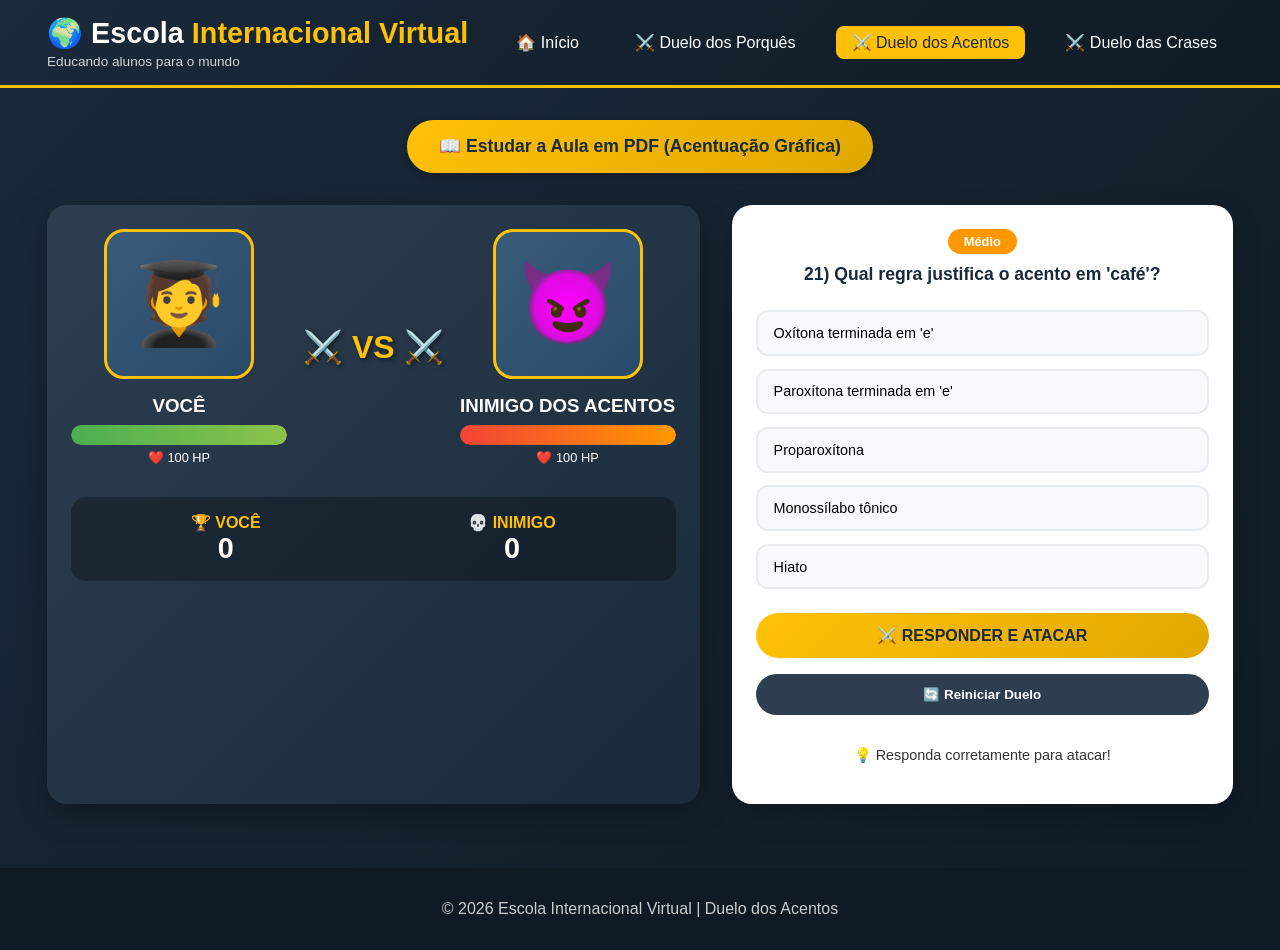
==== duelo-acentos.html @ 79bd4540 "Primeiro commit - Escola Internacional Virtual" ====
<!DOCTYPE html>
<html lang="pt-br">
<head>
    <meta charset="UTF-8">
    <meta name="viewport" content="width=device-width, initial-scale=1.0">
    <title>Duelo dos Acentos | Escola Internacional Virtual</title>
    <link rel="stylesheet" href="css/style.css">
    <link rel="stylesheet" href="css/jogo.css">
</head>
<body>

<header>
    <div class="container header-container">
        <div class="logo">
            <h1>🌍 Escola <span>Internacional Virtual</span></h1>
            <p>Educando alunos para o mundo</p>
        </div>
        <nav>
            <ul>
                <li><a href="index.html">🏠 Início</a></li>
                <li><a href="duelo-porques.html">⚔️ Duelo dos Porquês</a></li>
                <li><a href="duelo-acentos.html" class="active">⚔️ Duelo dos Acentos</a></li>
                <li><a href="duelo-crases.html">⚔️ Duelo das Crases</a></li>
            </ul>
        </nav>
    </div>
</header>

<div class="main-content">
    <div class="container">

        <!-- BOTÃO PARA A AULA EM PDF -->
        <div class="aula-pdf-btn">
            <a href="pdfs/aula-acentos.pdf" target="_blank" class="btn-pdf">
                📖 Estudar a Aula em PDF (Acentuação Gráfica)
            </a>
        </div>

        <div class="game-container">
            <!-- ARENA DO DUELO -->
            <div class="arena">
                <div class="fighters">
                    <div class="fighter">
                        <div class="fighter-avatar" id="player-avatar"><span>🧑‍🎓</span></div>
                        <h3>VOCÊ</h3>
                        <div class="hp-bar-container">
                            <div class="hp-bar player" id="player-hp" style="width: 100%"></div>
                        </div>
                        <div class="hp-text" id="player-hp-text">❤️ 100 HP</div>
                    </div>
                    <div class="vs">⚔️ VS ⚔️</div>
                    <div class="fighter">
                        <div class="fighter-avatar" id="enemy-avatar"><span>😈</span></div>
                        <h3>INIMIGO DOS ACENTOS</h3>
                        <div class="hp-bar-container">
                            <div class="hp-bar enemy" id="enemy-hp" style="width: 100%"></div>
                        </div>
                        <div class="hp-text" id="enemy-hp-text">❤️ 100 HP</div>
                    </div>
                </div>
                <div class="score-board">
                    <div class="score"><span>🏆 VOCÊ</span><span id="player-score">0</span></div>
                    <div class="score"><span>💀 INIMIGO</span><span id="enemy-score">0</span></div>
                </div>
            </div>

            <!-- ÁREA DO QUIZ -->
            <div class="quiz-area">
                <div class="quiz-header">
                    <span class="nivel-badge" id="nivel-badge">Fácil</span>
                    <div class="pergunta" id="pergunta">Carregando...</div>
                </div>
                <div class="opcoes" id="opcoes"></div>
                <button class="btn-responder" id="btn-responder">⚔️ RESPONDER E ATACAR</button>
                <button class="btn-reiniciar" id="btn-reiniciar">🔄 Reiniciar Duelo</button>
                <div class="feedback" id="feedback">💡 Responda corretamente para atacar!</div>
            </div>
        </div>
    </div>
</div>

<footer>
    <div class="container">
        <p>&copy; 2026 Escola Internacional Virtual | Duelo dos Acentos</p>
    </div>
</footer>

<script src="js/acentos.js"></script>
</body>
</html>
---- css/style.css ----
/* ==================== RESET ==================== */
* {
    margin: 0;
    padding: 0;
    box-sizing: border-box;
}

body {
    font-family: 'Segoe UI', Tahoma, Geneva, Verdana, sans-serif;
    background: linear-gradient(135deg, #1a2a3a 0%, #0f1a24 100%);
    min-height: 100vh;
    color: #333;
}

.container {
    width: 95%;
    max-width: 1400px;
    margin: 0 auto;
    padding: 0 15px;
}

/* ==================== CABEÇALHO ==================== */
header {
    background: linear-gradient(135deg, #1a2a3a 0%, #0f1a24 100%);
    color: white;
    padding: 1rem 0;
    border-bottom: 3px solid #ffc107;
}

.header-container {
    display: flex;
    justify-content: space-between;
    align-items: center;
    flex-wrap: wrap;
}

.logo h1 {
    font-size: 1.8rem;
    margin-bottom: 0.25rem;
}

.logo h1 span {
    color: #ffc107;
}

.logo p {
    font-size: 0.85rem;
    opacity: 0.8;
}

nav ul {
    display: flex;
    list-style: none;
    gap: 1.5rem;
}

nav a {
    color: white;
    text-decoration: none;
    font-weight: 500;
    padding: 0.5rem 1rem;
    border-radius: 8px;
    transition: all 0.3s;
}

nav a:hover, nav a.active {
    background: #ffc107;
    color: #1a2a3a;
}

/* ==================== LAYOUT LATERAL ==================== */
.main-content {
    padding: 2rem 0;
}

.content-wrapper {
    display: flex;
    gap: 2rem;
    flex-wrap: wrap;
}

/* Sidebar */
.sidebar {
    width: 300px;
    background: white;
    border-radius: 16px;
    padding: 1.5rem;
    box-shadow: 0 10px 30px rgba(0,0,0,0.2);
    align-self: flex-start;
    position: sticky;
    top: 20px;
}

.sidebar h3 {
    color: #1a2a3a;
    margin-bottom: 1rem;
    padding-bottom: 0.5rem;
    border-bottom: 2px solid #ffc107;
    display: inline-block;
}

.series-buttons {
    display: flex;
    flex-direction: column;
    gap: 0.8rem;
    margin-top: 1.5rem;
}

.serie-btn {
    background: linear-gradient(135deg, #2c3e50 0%, #1a2a3a 100%);
    color: white;
    border: none;
    padding: 12px 16px;
    border-radius: 12px;
    font-size: 0.95rem;
    font-weight: 600;
    cursor: pointer;
    transition: all 0.3s;
    text-align: left;
    display: flex;
    align-items: center;
    gap: 12px;
}

.serie-btn:hover {
    background: linear-gradient(135deg, #ffc107 0%, #e0a800 100%);
    color: #1a2a3a;
    transform: translateX(5px);
}

.serie-btn.active {
    background: linear-gradient(135deg, #ffc107 0%, #e0a800 100%);
    color: #1a2a3a;
    border-left: 4px solid #1a2a3a;
}

/* Área de Conteúdo */
.content-area {
    flex: 1;
    background: white;
    border-radius: 16px;
    padding: 2rem;
    box-shadow: 0 10px 30px rgba(0,0,0,0.2);
    min-height: 500px;
}

.serie-header {
    margin-bottom: 2rem;
    padding-bottom: 1rem;
    border-bottom: 2px solid #e9ecef;
}

.serie-header h2 {
    color: #1a2a3a;
    font-size: 1.8rem;
}

.serie-header p {
    color: #ffc107;
    font-weight: 600;
    margin-top: 0.5rem;
}

/* Vídeo */
.video-container {
    background: #000;
    border-radius: 12px;
    margin: 1.5rem 0;
    aspect-ratio: 16/9;
    display: flex;
    align-items: center;
    justify-content: center;
    color: white;
    font-size: 1.2rem;
    text-align: center;
    padding: 2rem;
}

/* Grid de matérias */
.materias-grid {
    display: grid;
    grid-template-columns: repeat(auto-fill, minmax(200px, 1fr));
    gap: 1rem;
    margin-bottom: 2rem;
}

.materia-card {
    background: #f8f9fa;
    border: 1px solid #e9ecef;
    border-radius: 12px;
    padding: 1rem;
    text-align: center;
    transition: all 0.3s;
    cursor: pointer;
}

.materia-card:hover {
    background: #ffc107;
    transform: translateY(-3px);
}

/* Jogos */
.jogos-section {
    margin-top: 2rem;
    padding: 1.5rem;
    background: linear-gradient(135deg, #1a2a3a 0%, #2c3e50 100%);
    border-radius: 12px;
    color: white;
}

.jogos-section h3 {
    color: #ffc107;
    margin-bottom: 1rem;
}

.jogos-grid {
    display: grid;
    grid-template-columns: repeat(auto-fit, minmax(200px, 1fr));
    gap: 1rem;
}

.jogo-card {
    background: rgba(255,255,255,0.1);
    padding: 1rem;
    border-radius: 8px;
    text-align: center;
    text-decoration: none;
    color: white;
    transition: all 0.3s;
}

.jogo-card:hover {
    background: #ffc107;
    color: #1a2a3a;
    transform: translateY(-3px);
}

/* Rodapé */
footer {
    background: #0f1a24;
    color: #ccc;
    padding: 2rem 0;
    margin-top: 2rem;
    text-align: center;
}

/* ==================== RESPONSIVO ==================== */
@media (max-width: 768px) {
    .content-wrapper {
        flex-direction: column;
    }
    
    .sidebar {
        width: 100%;
        position: static;
    }
    
    nav ul {
        flex-direction: column;
        gap: 0.5rem;
        text-align: center;
        margin-top: 1rem;
    }
    
    .materias-grid {
        grid-template-columns: repeat(auto-fill, minmax(150px, 1fr));
    }
}

/* ==================== VÍDEOS LOCAIS ==================== */
.video-item {
    background: #f8f9fa;
    padding: 1rem;
    border-radius: 12px;
    border: 1px solid #e9ecef;
    margin-bottom: 2rem;
}

.video-item h4 {
    color: #1a2a3a;
    margin-bottom: 0.8rem;
    font-size: 1.1rem;
}

.video-container {
    position: relative;
    width: 100%;
    border-radius: 8px;
    overflow: hidden;
    background: #000;
}

.video-container video {
    width: 100%;
    height: auto;
    display: block;
    border-radius: 8px;
}

/* Responsivo */
@media (max-width: 768px) {
    .video-container video {
        width: 100%;
    }
}
---- css/jogo.css ----
/* ==================== AULA PDF ==================== */
.aula-pdf-btn {
    text-align: center;
    margin-bottom: 2rem;
}

.btn-pdf {
    display: inline-block;
    background: linear-gradient(135deg, #ffc107 0%, #e0a800 100%);
    color: #1a2a3a;
    padding: 1rem 2rem;
    border-radius: 50px;
    text-decoration: none;
    font-weight: bold;
    font-size: 1.1rem;
    transition: all 0.3s;
    box-shadow: 0 4px 10px rgba(0,0,0,0.2);
}

.btn-pdf:hover {
    transform: translateY(-3px);
    box-shadow: 0 6px 15px rgba(0,0,0,0.3);
}

/* ==================== ARENA ==================== */
.game-container {
    display: flex;
    gap: 2rem;
    flex-wrap: wrap;
}

.arena {
    flex: 2;
    background: linear-gradient(135deg, #2c3e50 0%, #1a2a3a 100%);
    border-radius: 20px;
    padding: 1.5rem;
    box-shadow: 0 10px 30px rgba(0,0,0,0.3);
}

.fighters {
    display: flex;
    justify-content: space-between;
    align-items: center;
    margin-bottom: 2rem;
    flex-wrap: wrap;
    gap: 1rem;
}

.fighter {
    text-align: center;
    flex: 1;
}

.fighter-avatar {
    width: 150px;
    height: 150px;
    background: linear-gradient(135deg, #3a5a7a 0%, #2a4a6a 100%);
    border-radius: 20px;
    display: flex;
    align-items: center;
    justify-content: center;
    margin: 0 auto 1rem;
    border: 3px solid #ffc107;
    transition: all 0.1s ease;
}

.fighter-avatar.attacking {
    transform: scale(1.05);
    box-shadow: 0 0 20px #ffc107;
}

.fighter-avatar span {
    font-size: 5rem;
}

.fighter h3 {
    color: white;
    margin-bottom: 0.5rem;
}

.hp-bar-container {
    width: 100%;
    height: 20px;
    background-color: #444;
    border-radius: 10px;
    overflow: hidden;
    margin-top: 0.5rem;
}

.hp-bar {
    height: 100%;
    transition: width 0.3s ease;
    border-radius: 10px;
}

.hp-bar.player {
    background: linear-gradient(90deg, #4CAF50, #8BC34A);
}

.hp-bar.enemy {
    background: linear-gradient(90deg, #f44336, #ff9800);
}

.hp-text {
    color: white;
    font-size: 0.8rem;
    margin-top: 0.3rem;
}

.vs {
    font-size: 2rem;
    font-weight: bold;
    color: #ffc107;
    text-shadow: 2px 2px 4px rgba(0,0,0,0.5);
}

.score-board {
    display: flex;
    justify-content: space-around;
    background: rgba(0,0,0,0.3);
    border-radius: 15px;
    padding: 1rem;
}

.score {
    text-align: center;
}

.score span:first-child {
    color: #ffc107;
    font-weight: bold;
    display: block;
}

.score span:last-child {
    color: white;
    font-size: 1.8rem;
    font-weight: bold;
}

/* ==================== QUIZ ==================== */
.quiz-area {
    flex: 1.5;
    background: white;
    border-radius: 20px;
    padding: 1.5rem;
    box-shadow: 0 10px 30px rgba(0,0,0,0.2);
}

.quiz-header {
    text-align: center;
    margin-bottom: 1.5rem;
}

.nivel-badge {
    display: inline-block;
    padding: 0.3rem 1rem;
    border-radius: 50px;
    font-size: 0.8rem;
    font-weight: bold;
    margin-bottom: 0.5rem;
}

.nivel-badge.Fácil { background: #4CAF50; color: white; }
.nivel-badge.Médio { background: #ff9800; color: white; }
.nivel-badge.Difícil { background: #f44336; color: white; }

.pergunta {
    font-size: 1.1rem;
    font-weight: 600;
    color: #1a2a3a;
    line-height: 1.4;
}

.opcoes {
    display: flex;
    flex-direction: column;
    gap: 0.8rem;
    margin-bottom: 1.5rem;
}

.opcao-btn {
    background: #f8f9fa;
    border: 2px solid #e9ecef;
    border-radius: 12px;
    padding: 0.8rem 1rem;
    text-align: left;
    cursor: pointer;
    transition: all 0.3s;
    font-size: 0.9rem;
}

.opcao-btn:hover {
    background: #ffc107;
    border-color: #ffc107;
    transform: translateX(5px);
}

.opcao-btn.selected {
    background: #ffc107;
    border-color: #1a2a3a;
}

.btn-responder {
    width: 100%;
    background: linear-gradient(135deg, #ffc107 0%, #e0a800 100%);
    color: #1a2a3a;
    border: none;
    padding: 0.8rem;
    border-radius: 50px;
    font-weight: bold;
    font-size: 1rem;
    cursor: pointer;
    transition: all 0.3s;
    margin-bottom: 1rem;
}

.btn-responder:hover:not(:disabled) {
    transform: scale(1.02);
    box-shadow: 0 4px 10px rgba(0,0,0,0.2);
}

.btn-responder:disabled {
    opacity: 0.5;
    cursor: not-allowed;
}

.btn-reiniciar {
    width: 100%;
    background: #2c3e50;
    color: white;
    border: none;
    padding: 0.8rem;
    border-radius: 50px;
    font-weight: bold;
    cursor: pointer;
    transition: all 0.3s;
}

.btn-reiniciar:hover {
    background: #1a2a3a;
}

.feedback {
    margin-top: 1rem;
    padding: 1rem;
    border-radius: 12px;
    text-align: center;
    font-size: 0.9rem;
}

.feedback.correct {
    background: #d4edda;
    color: #155724;
    border-left: 4px solid #28a745;
}

.feedback.wrong {
    background: #f8d7da;
    color: #721c24;
    border-left: 4px solid #dc3545;
}

.feedback.info {
    background: #d1ecf1;
    color: #0c5460;
    border-left: 4px solid #17a2b8;
}

/* Game Over */
.game-over {
    position: fixed;
    top: 0; left: 0;
    width: 100%; height: 100%;
    background: rgba(0,0,0,0.9);
    display: flex;
    align-items: center;
    justify-content: center;
    z-index: 1000;
}

.game-over-content {
    background: white;
    border-radius: 20px;
    padding: 2rem;
    text-align: center;
    max-width: 400px;
}

.game-over-content button {
    background: #ffc107;
    border: none;
    padding: 0.8rem 1.5rem;
    border-radius: 50px;
    font-weight: bold;
    cursor: pointer;
    margin-top: 1rem;
}

@media (max-width: 768px) {
    .game-container { flex-direction: column; }
    .fighters { flex-direction: column; }
    .vs { transform: rotate(90deg); }
    .fighter-avatar { width: 100px; height: 100px; }
    .fighter-avatar span { font-size: 3rem; }
}
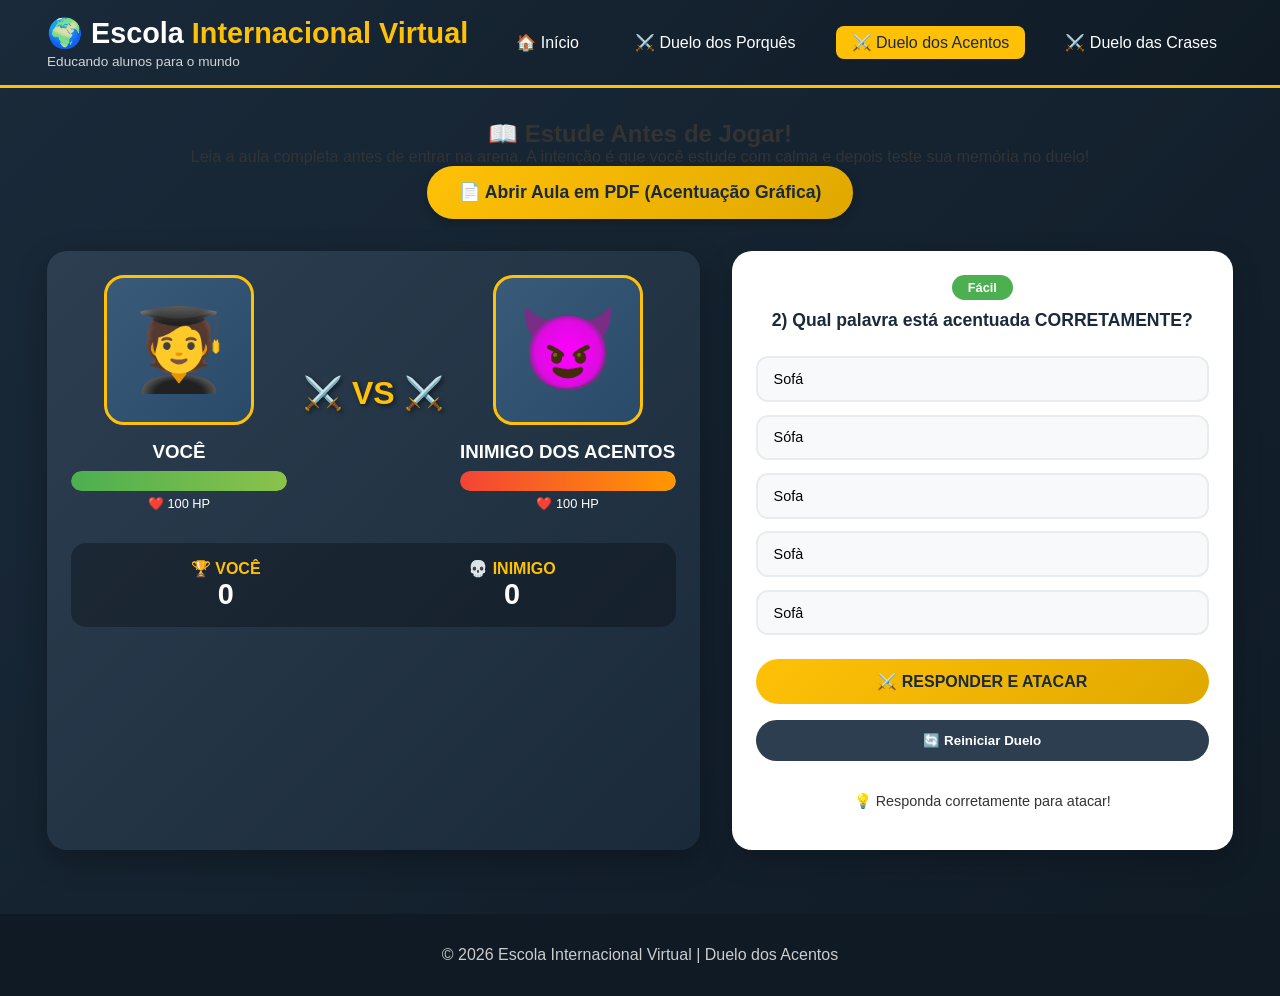
==== commit 4078e1f3: "alterado as descrições dos potões para leitura dos PDFs" ====
--- a/duelo-acentos.html
+++ b/duelo-acentos.html
@@ -31,8 +31,11 @@
 
         <!-- BOTÃO PARA A AULA EM PDF -->
         <div class="aula-pdf-btn">
+            <h2>📖 Estude Antes de Jogar!</h2>
+            <p>Leia a aula completa antes de entrar na arena. 
+                A intenção é que você estude com calma e depois teste sua memória no duelo!</p>
             <a href="pdfs/aula-acentos.pdf" target="_blank" class="btn-pdf">
-                📖 Estudar a Aula em PDF (Acentuação Gráfica)
+                📄 Abrir Aula em PDF (Acentuação Gráfica)
             </a>
         </div>
 
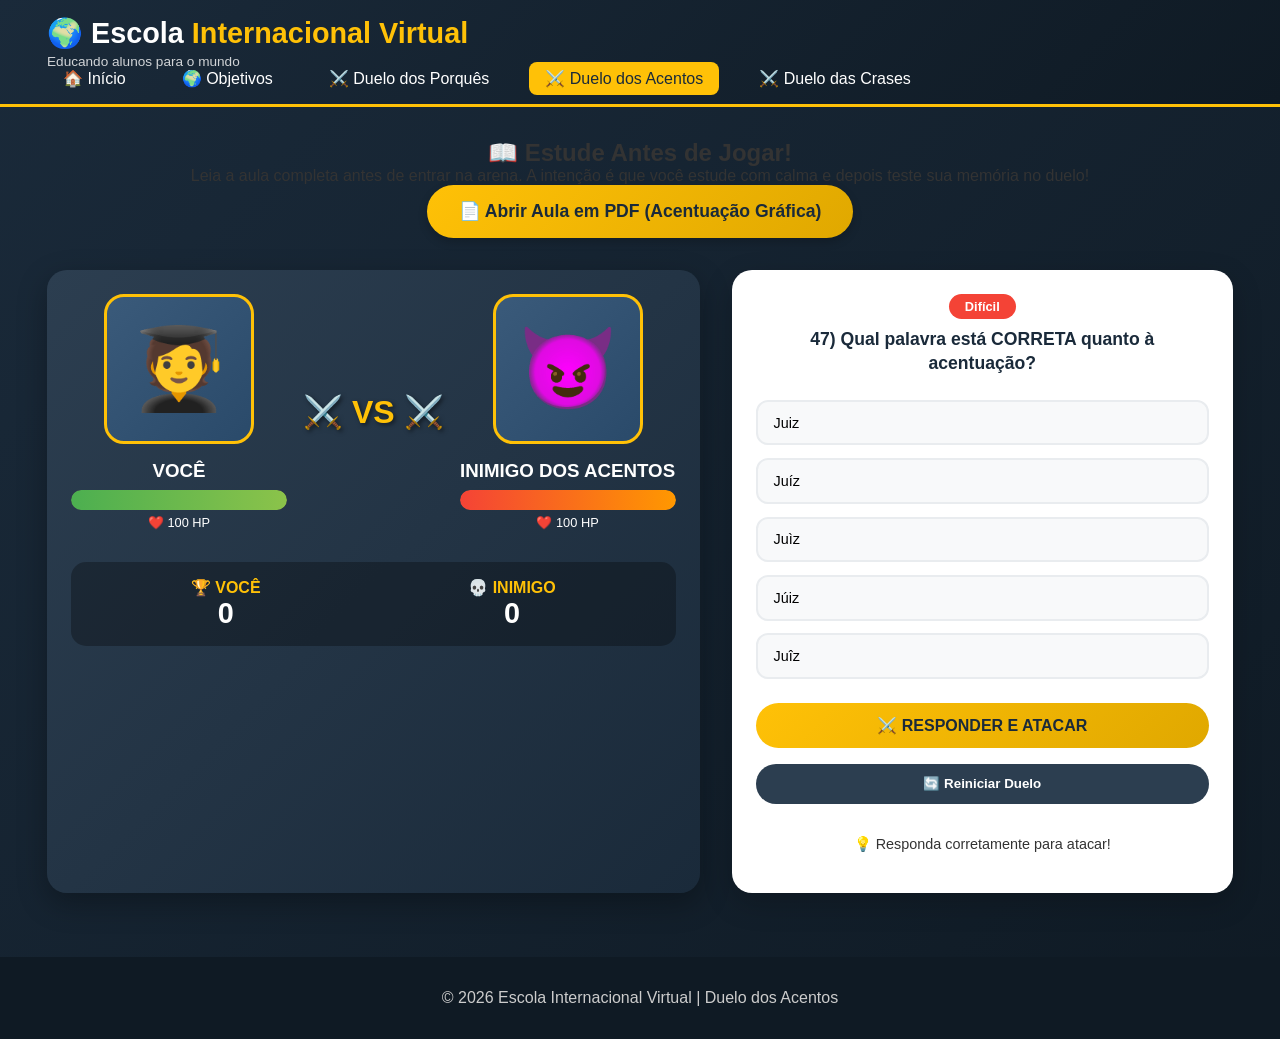
==== commit ee2f827f: "Adicionada página de Objetivos da Escola Internacional Virtual" ====
--- a/duelo-acentos.html
+++ b/duelo-acentos.html
@@ -18,6 +18,7 @@
         <nav>
             <ul>
                 <li><a href="index.html">🏠 Início</a></li>
+                <li><a href="objetivos.html">🌍 Objetivos</a></li>
                 <li><a href="duelo-porques.html">⚔️ Duelo dos Porquês</a></li>
                 <li><a href="duelo-acentos.html" class="active">⚔️ Duelo dos Acentos</a></li>
                 <li><a href="duelo-crases.html">⚔️ Duelo das Crases</a></li>
--- a/css/style.css
+++ b/css/style.css
@@ -302,4 +302,350 @@
     .video-container video {
         width: 100%;
     }
+}
+
+
+/* ==================== HERO OBJETIVOS ==================== */
+.hero-objetivos {
+    background: linear-gradient(135deg, #1a2a3a 0%, #0f1a24 100%);
+    color: white;
+    padding: 4rem 0;
+    text-align: center;
+}
+
+.hero-objetivos h1 {
+    font-size: 2.5rem;
+    margin-bottom: 1rem;
+    color: #ffc107;
+}
+
+.hero-objetivos p {
+    font-size: 1.2rem;
+    opacity: 0.9;
+    max-width: 700px;
+    margin: 0 auto;
+}
+
+/* ==================== INTRODUÇÃO ==================== */
+.objetivo-intro {
+    padding: 4rem 0;
+    background: white;
+}
+
+.intro-text {
+    max-width: 900px;
+    margin: 0 auto;
+}
+
+.intro-text p {
+    font-size: 1.1rem;
+    line-height: 1.8;
+    color: #555;
+    margin-bottom: 1.5rem;
+    text-align: justify;
+}
+
+.intro-text strong {
+    color: #1a2a3a;
+}
+
+/* ==================== PAÍSES PARCEIROS ==================== */
+.paises-parceiros {
+    padding: 4rem 0;
+    background: #f8f9fa;
+}
+
+.paises-grid {
+    display: grid;
+    grid-template-columns: repeat(auto-fit, minmax(320px, 1fr));
+    gap: 2rem;
+}
+
+.pais-card {
+    background: white;
+    border-radius: 16px;
+    padding: 2rem;
+    box-shadow: 0 4px 15px rgba(0,0,0,0.08);
+    transition: transform 0.3s, box-shadow 0.3s;
+    border-top: 5px solid #ffc107;
+}
+
+.pais-card:hover {
+    transform: translateY(-5px);
+    box-shadow: 0 8px 25px rgba(0,0,0,0.15);
+}
+
+.pais-bandeira {
+    font-size: 4rem;
+    text-align: center;
+    margin-bottom: 1rem;
+}
+
+.pais-card h3 {
+    color: #1a2a3a;
+    font-size: 1.5rem;
+    text-align: center;
+    margin-bottom: 1rem;
+}
+
+.pais-descricao {
+    color: #666;
+    text-align: center;
+    margin-bottom: 1.5rem;
+    font-style: italic;
+}
+
+.pais-destaques {
+    list-style: none;
+    padding: 0;
+}
+
+.pais-destaques li {
+    padding: 0.6rem 0;
+    border-bottom: 1px solid #e9ecef;
+    color: #555;
+    font-size: 0.95rem;
+}
+
+.pais-destaques li:last-child {
+    border-bottom: none;
+}
+
+.pais-destaques strong {
+    color: #1a2a3a;
+}
+
+.pais-oportunidade {
+    margin-top: 1rem;
+    padding: 1rem;
+    background: linear-gradient(135deg, #ffc107 0%, #e0a800 100%);
+    border-radius: 8px;
+    text-align: center;
+    color: #1a2a3a;
+    font-weight: bold;
+    font-size: 0.9rem;
+}
+
+/* ==================== COMO FUNCIONA ==================== */
+.como-funciona {
+    padding: 4rem 0;
+    background: white;
+}
+
+.passos-grid {
+    display: grid;
+    grid-template-columns: repeat(auto-fit, minmax(280px, 1fr));
+    gap: 2rem;
+}
+
+.passo-card {
+    background: #f8f9fa;
+    border-radius: 16px;
+    padding: 2rem;
+    text-align: center;
+    position: relative;
+    transition: transform 0.3s;
+    border: 1px solid #e9ecef;
+}
+
+.passo-card:hover {
+    transform: translateY(-5px);
+    border-color: #ffc107;
+}
+
+.passo-numero {
+    width: 60px;
+    height: 60px;
+    background: linear-gradient(135deg, #ffc107 0%, #e0a800 100%);
+    color: #1a2a3a;
+    border-radius: 50%;
+    display: flex;
+    align-items: center;
+    justify-content: center;
+    font-size: 1.8rem;
+    font-weight: bold;
+    margin: 0 auto 1rem;
+    box-shadow: 0 4px 10px rgba(255,193,7,0.3);
+}
+
+.passo-card h3 {
+    color: #1a2a3a;
+    margin-bottom: 0.8rem;
+    font-size: 1.2rem;
+}
+
+.passo-card p {
+    color: #666;
+    font-size: 0.95rem;
+    line-height: 1.5;
+}
+
+/* ==================== BENEFÍCIOS ==================== */
+.beneficios {
+    padding: 4rem 0;
+    background: #f8f9fa;
+}
+
+.beneficios-grid {
+    display: grid;
+    grid-template-columns: repeat(auto-fit, minmax(250px, 1fr));
+    gap: 2rem;
+}
+
+.beneficio-card {
+    background: white;
+    border-radius: 16px;
+    padding: 1.5rem;
+    text-align: center;
+    box-shadow: 0 4px 10px rgba(0,0,0,0.05);
+    transition: transform 0.3s;
+}
+
+.beneficio-card:hover {
+    transform: translateY(-5px);
+}
+
+.beneficio-icon {
+    font-size: 3rem;
+    margin-bottom: 1rem;
+}
+
+.beneficio-card h3 {
+    color: #1a2a3a;
+    margin-bottom: 0.8rem;
+    font-size: 1.1rem;
+}
+
+.beneficio-card p {
+    color: #666;
+    font-size: 0.9rem;
+    line-height: 1.5;
+}
+
+/* ==================== OPORTUNIDADES ==================== */
+.oportunidades {
+    padding: 4rem 0;
+    background: white;
+}
+
+.oportunidades-grid {
+    display: grid;
+    grid-template-columns: repeat(auto-fit, minmax(220px, 1fr));
+    gap: 1.5rem;
+}
+
+.oportunidade-card {
+    background: linear-gradient(135deg, #1a2a3a 0%, #2c3e50 100%);
+    color: white;
+    padding: 1.5rem;
+    border-radius: 12px;
+    transition: transform 0.3s;
+}
+
+.oportunidade-card:hover {
+    transform: scale(1.03);
+}
+
+.oportunidade-card h3 {
+    color: #ffc107;
+    margin-bottom: 1rem;
+    font-size: 1.2rem;
+    border-bottom: 2px solid #ffc107;
+    padding-bottom: 0.5rem;
+}
+
+.oportunidade-card ul {
+    list-style: none;
+    padding: 0;
+}
+
+.oportunidade-card li {
+    padding: 0.4rem 0;
+    font-size: 0.9rem;
+    opacity: 0.9;
+}
+
+.oportunidade-card li::before {
+    content: "✓ ";
+    color: #ffc107;
+    font-weight: bold;
+}
+
+/* ==================== CTA FINAL ==================== */
+.cta-final {
+    padding: 4rem 0;
+    background: linear-gradient(135deg, #ffc107 0%, #e0a800 100%);
+    text-align: center;
+}
+
+.cta-final h2 {
+    color: #1a2a3a;
+    font-size: 2rem;
+    margin-bottom: 1rem;
+}
+
+.cta-final p {
+    color: #1a2a3a;
+    font-size: 1.1rem;
+    margin-bottom: 2rem;
+    opacity: 0.9;
+}
+
+.cta-buttons {
+    display: flex;
+    gap: 1rem;
+    justify-content: center;
+    flex-wrap: wrap;
+}
+
+.cta-final .btn-primary {
+    background-color: #1a2a3a;
+    color: white;
+}
+
+.cta-final .btn-primary:hover {
+    background-color: #0f1a24;
+}
+
+.cta-final .btn-secondary {
+    background-color: transparent;
+    color: #1a2a3a;
+    border: 2px solid #1a2a3a;
+}
+
+.cta-final .btn-secondary:hover {
+    background-color: #1a2a3a;
+    color: white;
+}
+
+/* ==================== RESPONSIVO ==================== */
+@media (max-width: 768px) {
+    .hero-objetivos h1 {
+        font-size: 1.8rem;
+    }
+    
+    .hero-objetivos p {
+        font-size: 1rem;
+    }
+    
+    .paises-grid,
+    .passos-grid,
+    .beneficios-grid,
+    .oportunidades-grid {
+        grid-template-columns: 1fr;
+    }
+    
+    .cta-final h2 {
+        font-size: 1.5rem;
+    }
+    
+    .cta-buttons {
+        flex-direction: column;
+        align-items: center;
+    }
+    
+    .cta-buttons .btn {
+        width: 100%;
+        max-width: 300px;
+    }
 }
